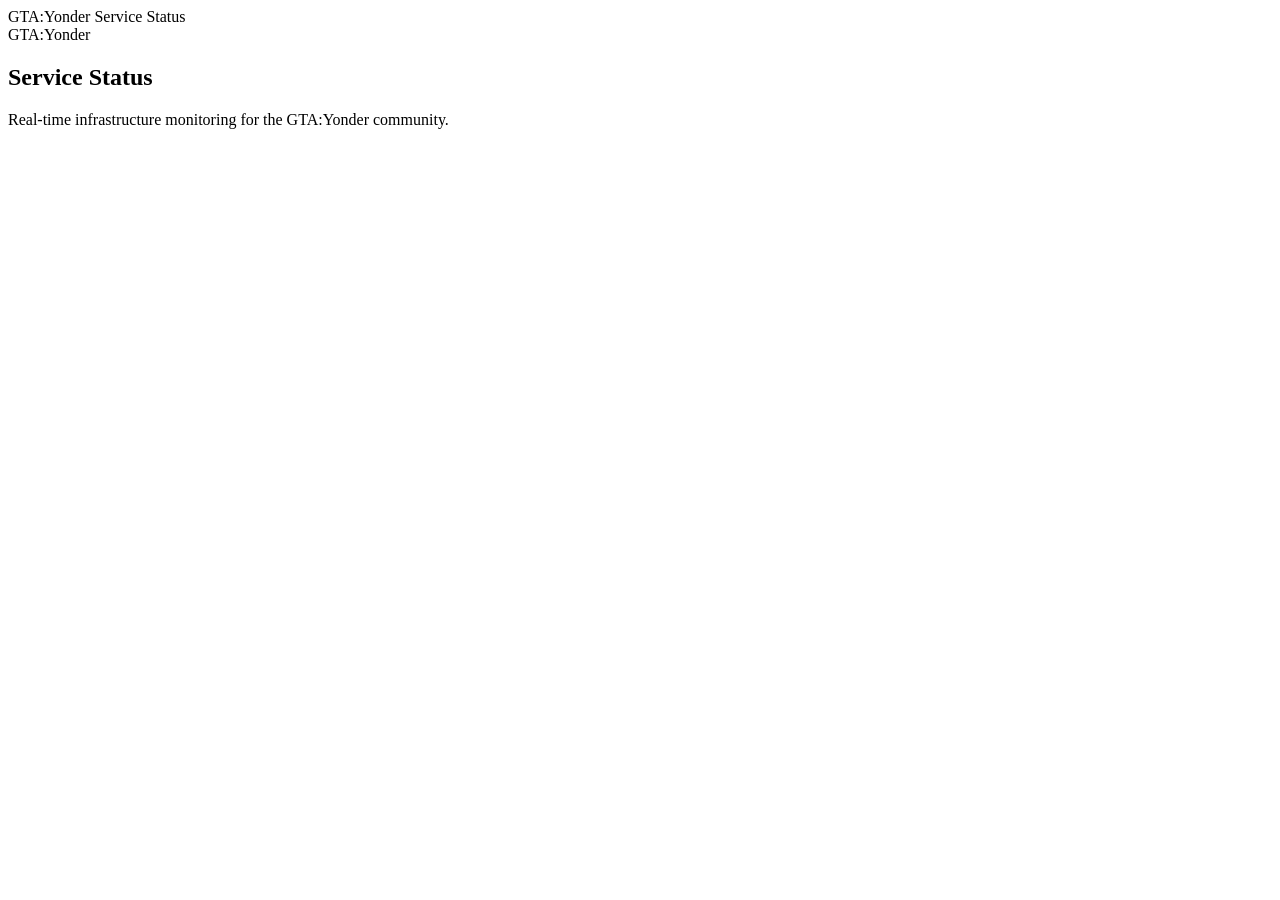
==== site/index.html @ 146d9cfe "添加 site/index.html" ====
<!DOCTYPE html>
<html lang="en">
<head>
  <meta charset="UTF-8">
  <meta name="viewport" content="width=device-width, initial-scale=1.0">
  <title>GTA:Yonder — Service Status</title>
  <meta name="description" content="Real-time service status and uptime monitoring for GTA:Yonder.">
  <meta name="theme-color" content="#070B0A">

  <!-- Open Graph -->
  <meta property="og:title" content="GTA:Yonder — Service Status">
  <meta property="og:description" content="Real-time service status and uptime monitoring for GTA:Yonder.">
  <meta property="og:type" content="website">

  <!-- Fonts -->
  <link rel="preconnect" href="https://fonts.googleapis.com">
  <link rel="preconnect" href="https://fonts.gstatic.com" crossorigin>
  <link href="https://fonts.googleapis.com/css2?family=Inter:wght@400;500;600;700&display=swap" rel="stylesheet">

  <!-- Styles -->
  <link rel="stylesheet" href="./css/tokens.css">
  <link rel="stylesheet" href="./css/base.css">
  <link rel="stylesheet" href="./css/components.css">
  <link rel="stylesheet" href="./css/responsive.css">

  <!-- Favicon -->
  <link rel="icon" type="image/svg+xml" href="data:image/svg+xml,<svg xmlns='http://www.w3.org/2000/svg' viewBox='0 0 100 100'><text y='.9em' font-size='90'>🎮</text></svg>">
</head>
<body>
  <div id="app">
    <!-- Loading skeleton -->
    <header class="header">
      <div class="container header-inner">
        <div class="header-brand">
          <span class="header-logo">GTA:Yonder</span>
          <span class="header-divider"></span>
          <span class="header-subtitle">Service Status</span>
        </div>
      </div>
    </header>
    <section class="hero">
      <div class="container">
        <div class="hero-label">GTA:Yonder</div>
        <h1 class="hero-title">Service Status</h1>
        <p class="hero-desc">Real-time infrastructure monitoring for the GTA:Yonder community.</p>
      </div>
    </section>
    <div class="container">
      <div class="skeleton-card" style="height:80px;margin-bottom:40px"></div>
      <div style="display:grid;grid-template-columns:repeat(3,1fr);gap:16px;margin-bottom:40px">
        <div class="skeleton-card" style="height:100px"></div>
        <div class="skeleton-card" style="height:100px"></div>
        <div class="skeleton-card" style="height:100px"></div>
      </div>
      <div class="skeleton-card" style="height:200px;margin-bottom:16px"></div>
      <div class="skeleton-card" style="height:200px;margin-bottom:16px"></div>
    </div>
  </div>

  <script type="module" src="./js/app.js"></script>

  <!-- Inline theme init to prevent flash -->
  <script>
    (function() {
      var t = localStorage.getItem('gta-yonder-theme') || 'system';
      var r = t === 'system' ? (matchMedia('(prefers-color-scheme:dark)').matches ? 'dark' : 'light') : t;
      document.documentElement.setAttribute('data-theme', r);
    })();
  </script>
</body>
</html>
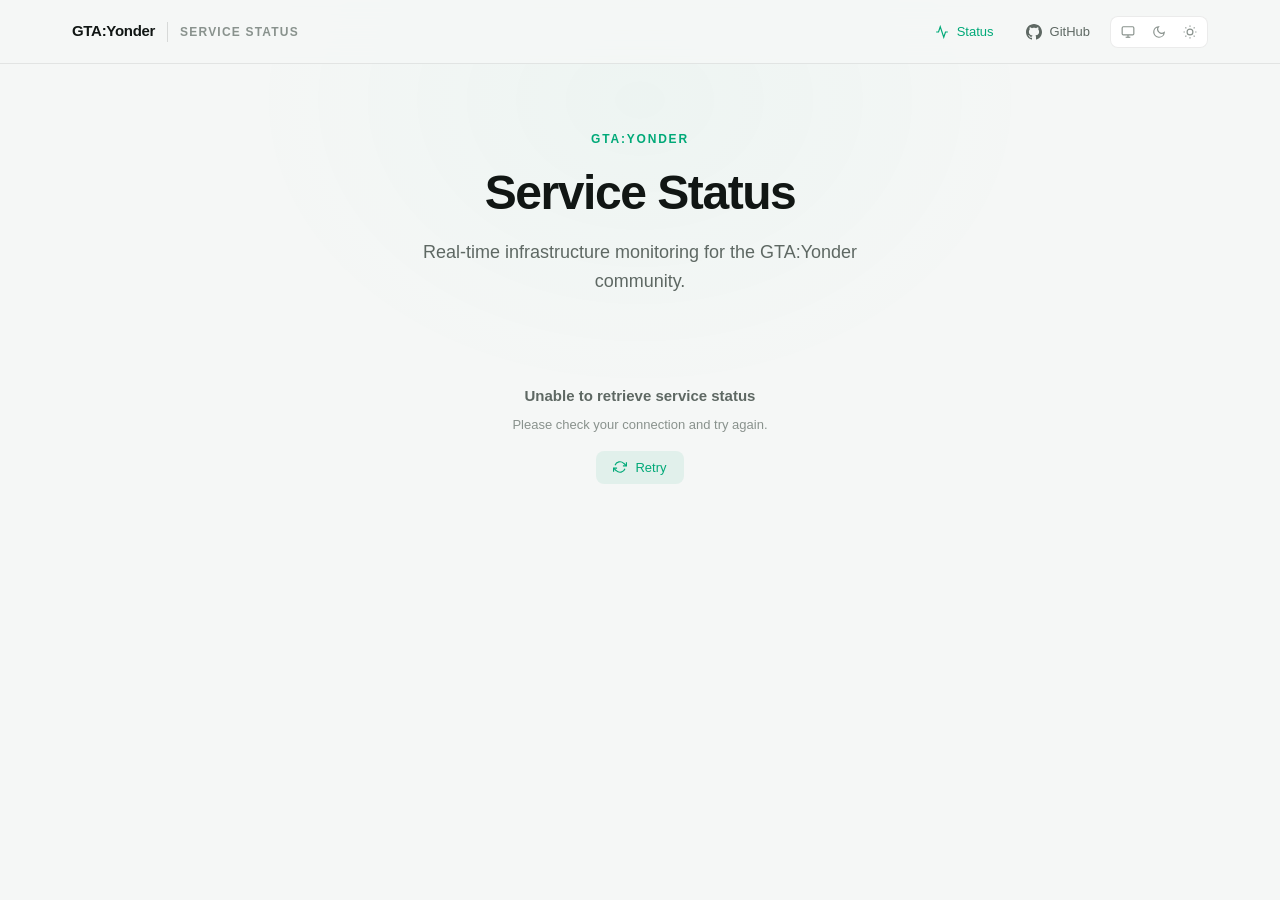
==== commit cbfdf643: "汉化：index.html 中英文翻译 + 游戏手柄 logo" ====
--- a/site/index.html
+++ b/site/index.html
@@ -1,15 +1,15 @@
 <!DOCTYPE html>
-<html lang="en">
+<html lang="zh-CN">
 <head>
   <meta charset="UTF-8">
   <meta name="viewport" content="width=device-width, initial-scale=1.0">
-  <title>GTA:Yonder — Service Status</title>
-  <meta name="description" content="Real-time service status and uptime monitoring for GTA:Yonder.">
+  <title>GTA:Yonder — 服务状态</title>
+  <meta name="description" content="实时监控 GTA:Yonder 核心服务运行状态。">
   <meta name="theme-color" content="#070B0A">
 
   <!-- Open Graph -->
-  <meta property="og:title" content="GTA:Yonder — Service Status">
-  <meta property="og:description" content="Real-time service status and uptime monitoring for GTA:Yonder.">
+  <meta property="og:title" content="GTA:Yonder — 服务状态">
+  <meta property="og:description" content="实时监控 GTA:Yonder 核心服务运行状态。">
   <meta property="og:type" content="website">
 
   <!-- Fonts -->
@@ -32,17 +32,18 @@
     <header class="header">
       <div class="container header-inner">
         <div class="header-brand">
+          <svg width="20" height="20" viewBox="0 0 24 24" fill="none" stroke="currentColor" stroke-width="2" stroke-linecap="round" stroke-linejoin="round" style="vertical-align:middle;margin-right:4px"><line x1="6" y1="12" x2="10" y2="12"/><line x1="8" y1="10" x2="8" y2="14"/><line x1="15" y1="13" x2="15.01" y2="13"/><line x1="18" y1="11" x2="18.01" y2="11"/><path d="M17.32 5H6.68a4 4 0 00-3.978 3.59c-.006.052-.01.101-.017.152C2.604 9.416 2 14.456 2 16a3 3 0 003 3c1 0 1.5-.5 2-1l1.414-1.414A2 2 0 019.828 16h4.344a2 2 0 011.414.586L17 18c.5.5 1 1 2 1a3 3 0 003-3c0-1.545-.604-6.584-.685-7.258-.007-.05-.011-.1-.017-.151A4 4 0 0017.32 5z"/></svg>
           <span class="header-logo">GTA:Yonder</span>
           <span class="header-divider"></span>
-          <span class="header-subtitle">Service Status</span>
+          <span class="header-subtitle">服务状态</span>
         </div>
       </div>
     </header>
     <section class="hero">
       <div class="container">
         <div class="hero-label">GTA:Yonder</div>
-        <h1 class="hero-title">Service Status</h1>
-        <p class="hero-desc">Real-time infrastructure monitoring for the GTA:Yonder community.</p>
+        <h1 class="hero-title">服务状态</h1>
+        <p class="hero-desc">实时监控 GTA:Yonder 核心服务运行状态</p>
       </div>
     </section>
     <div class="container">
--- a/site/css/tokens.css
+++ b/site/css/tokens.css
@@ -0,0 +1,128 @@
+/* =========================================================
+   GTA:Yonder Design System — Tokens
+   ========================================================= */
+:root {
+  /* Background */
+  --bg: #070B0A;
+  --surface: #0D1311;
+  --surface-hover: #121A17;
+  --surface-active: #17201C;
+
+  /* Text */
+  --text: #F2F5F3;
+  --text-secondary: #9AA5A0;
+  --text-muted: #66716C;
+
+  /* Border */
+  --border: rgba(255, 255, 255, 0.08);
+  --border-strong: rgba(255, 255, 255, 0.12);
+
+  /* Accent */
+  --accent: #00D89A;
+  --accent-soft: rgba(0, 216, 154, 0.10);
+  --accent-hover: rgba(0, 216, 154, 0.15);
+
+  /* Status */
+  --success: #22C55E;
+  --success-soft: rgba(34, 197, 94, 0.10);
+  --warning: #F59E0B;
+  --warning-soft: rgba(245, 158, 11, 0.10);
+  --danger: #EF4444;
+  --danger-soft: rgba(239, 68, 68, 0.10);
+  --info: #3B82F6;
+  --info-soft: rgba(59, 130, 246, 0.10);
+
+  /* Typography */
+  --font: 'Inter', -apple-system, BlinkMacSystemFont, 'SF Pro Display', 'Segoe UI', 'PingFang SC', 'Microsoft YaHei', sans-serif;
+  --font-mono: 'SF Mono', 'Menlo', 'Consolas', monospace;
+
+  --text-4xl: 48px;
+  --text-3xl: 36px;
+  --text-2xl: 28px;
+  --text-xl: 20px;
+  --text-lg: 18px;
+  --text-md: 15px;
+  --text-base: 14px;
+  --text-sm: 13px;
+  --text-xs: 12px;
+
+  --weight-normal: 400;
+  --weight-medium: 500;
+  --weight-semibold: 600;
+  --weight-bold: 700;
+
+  --leading-tight: 1.2;
+  --leading-normal: 1.5;
+  --leading-relaxed: 1.65;
+
+  /* Spacing */
+  --sp-1: 4px;
+  --sp-2: 8px;
+  --sp-3: 12px;
+  --sp-4: 16px;
+  --sp-5: 20px;
+  --sp-6: 24px;
+  --sp-8: 32px;
+  --sp-10: 40px;
+  --sp-12: 48px;
+  --sp-16: 64px;
+
+  /* Radius */
+  --radius-sm: 6px;
+  --radius: 8px;
+  --radius-md: 10px;
+  --radius-lg: 12px;
+  --radius-xl: 16px;
+  --radius-full: 9999px;
+
+  /* Shadow */
+  --shadow-sm: 0 1px 3px rgba(0, 0, 0, 0.3);
+  --shadow-md: 0 4px 12px rgba(0, 0, 0, 0.4);
+  --shadow-lg: 0 8px 30px rgba(0, 0, 0, 0.5);
+  --shadow-glow: 0 0 20px rgba(0, 216, 154, 0.15);
+
+  /* Transition */
+  --ease: cubic-bezier(0.25, 0.1, 0.25, 1);
+  --duration-fast: 120ms;
+  --duration: 180ms;
+  --duration-slow: 250ms;
+  --transition: var(--duration) var(--ease);
+  --transition-fast: var(--duration-fast) var(--ease);
+  --transition-slow: var(--duration-slow) var(--ease);
+
+  /* Layout */
+  --max-width: 1200px;
+  --header-height: 64px;
+}
+
+[data-theme="light"] {
+  --bg: #F5F7F6;
+  --surface: #FFFFFF;
+  --surface-hover: #F1F4F2;
+  --surface-active: #E9EFEC;
+
+  --text: #111614;
+  --text-secondary: #5E6863;
+  --text-muted: #89928D;
+
+  --border: rgba(0, 0, 0, 0.08);
+  --border-strong: rgba(0, 0, 0, 0.12);
+
+  --accent: #00A978;
+  --accent-soft: rgba(0, 169, 120, 0.08);
+  --accent-hover: rgba(0, 169, 120, 0.12);
+
+  --success: #16A34A;
+  --success-soft: rgba(22, 163, 74, 0.08);
+  --warning: #D97706;
+  --warning-soft: rgba(217, 119, 6, 0.08);
+  --danger: #DC2626;
+  --danger-soft: rgba(220, 38, 38, 0.08);
+  --info: #2563EB;
+  --info-soft: rgba(37, 99, 235, 0.08);
+
+  --shadow-sm: 0 1px 3px rgba(0, 0, 0, 0.08);
+  --shadow-md: 0 4px 12px rgba(0, 0, 0, 0.1);
+  --shadow-lg: 0 8px 30px rgba(0, 0, 0, 0.12);
+  --shadow-glow: 0 0 20px rgba(0, 169, 120, 0.1);
+}
--- a/site/css/base.css
+++ b/site/css/base.css
@@ -0,0 +1,112 @@
+/* =========================================================
+   GTA:Yonder — Base Styles
+   ========================================================= */
+*, *::before, *::after { margin: 0; padding: 0; box-sizing: border-box; }
+
+html {
+  font-size: 14px;
+  -webkit-font-smoothing: antialiased;
+  -moz-osx-font-smoothing: grayscale;
+}
+
+body {
+  font-family: var(--font);
+  background: var(--bg);
+  color: var(--text);
+  line-height: var(--leading-normal);
+  min-height: 100vh;
+  transition: background var(--duration-slow) var(--ease), color var(--duration-slow) var(--ease);
+}
+
+/* Ambient glow */
+body::before {
+  content: '';
+  position: fixed;
+  top: -200px;
+  left: 50%;
+  transform: translateX(-50%);
+  width: 800px;
+  height: 600px;
+  background: radial-gradient(ellipse, rgba(0, 216, 154, 0.04) 0%, transparent 70%);
+  pointer-events: none;
+  z-index: 0;
+}
+
+[data-theme="light"] body::before {
+  background: radial-gradient(ellipse, rgba(0, 169, 120, 0.03) 0%, transparent 70%);
+}
+
+a { color: var(--accent); text-decoration: none; transition: color var(--transition); }
+a:hover { color: var(--text); }
+
+img { max-width: 100%; display: block; }
+
+::-webkit-scrollbar { width: 6px; }
+::-webkit-scrollbar-track { background: transparent; }
+::-webkit-scrollbar-thumb { background: var(--border-strong); border-radius: 3px; }
+::-webkit-scrollbar-thumb:hover { background: var(--text-muted); }
+
+::selection { background: var(--accent-soft); color: var(--text); }
+
+/* Layout */
+.container {
+  max-width: var(--max-width);
+  margin: 0 auto;
+  padding: 0 var(--sp-8);
+  position: relative;
+  z-index: 1;
+}
+
+/* Fade in animation */
+@keyframes fadeIn {
+  from { opacity: 0; transform: translateY(8px); }
+  to { opacity: 1; transform: translateY(0); }
+}
+
+.fade-in { animation: fadeIn var(--duration-slow) var(--ease) forwards; }
+.fade-in-delay-1 { animation-delay: 50ms; opacity: 0; }
+.fade-in-delay-2 { animation-delay: 100ms; opacity: 0; }
+.fade-in-delay-3 { animation-delay: 150ms; opacity: 0; }
+.fade-in-delay-4 { animation-delay: 200ms; opacity: 0; }
+
+/* Pulse animation for status dot */
+@keyframes pulse {
+  0%, 100% { opacity: 1; transform: scale(1); }
+  50% { opacity: 0.7; transform: scale(1.15); }
+}
+
+/* Skeleton loading */
+@keyframes shimmer {
+  0% { background-position: -200% 0; }
+  100% { background-position: 200% 0; }
+}
+
+.skeleton {
+  background: linear-gradient(90deg, var(--surface) 25%, var(--surface-hover) 50%, var(--surface) 75%);
+  background-size: 200% 100%;
+  animation: shimmer 1.5s ease-in-out infinite;
+  border-radius: var(--radius);
+}
+
+/* Section */
+.section { margin-bottom: var(--sp-12); }
+.section-title {
+  font-size: var(--text-sm);
+  font-weight: var(--weight-semibold);
+  color: var(--text-muted);
+  text-transform: uppercase;
+  letter-spacing: 0.08em;
+  margin-bottom: var(--sp-4);
+}
+
+/* Visually hidden (accessibility) */
+.sr-only {
+  position: absolute;
+  width: 1px;
+  height: 1px;
+  padding: 0;
+  margin: -1px;
+  overflow: hidden;
+  clip: rect(0, 0, 0, 0);
+  border: 0;
+}
--- a/site/css/components.css
+++ b/site/css/components.css
@@ -0,0 +1,624 @@
+/* =========================================================
+   GTA:Yonder — Components
+   ========================================================= */
+
+/* ---------- Header ---------- */
+.header {
+  position: sticky;
+  top: 0;
+  z-index: 100;
+  background: rgba(7, 11, 10, 0.85);
+  backdrop-filter: blur(16px) saturate(1.4);
+  -webkit-backdrop-filter: blur(16px) saturate(1.4);
+  border-bottom: 1px solid var(--border);
+  height: var(--header-height);
+  transition: background var(--duration-slow) var(--ease);
+}
+
+[data-theme="light"] .header {
+  background: rgba(245, 247, 246, 0.85);
+}
+
+.header-inner {
+  display: flex;
+  align-items: center;
+  justify-content: space-between;
+  height: 100%;
+}
+
+.header-brand {
+  display: flex;
+  align-items: center;
+  gap: var(--sp-3);
+}
+
+.header-logo {
+  font-size: var(--text-md);
+  font-weight: var(--weight-bold);
+  color: var(--text);
+  letter-spacing: -0.02em;
+}
+
+.header-divider {
+  width: 1px;
+  height: 20px;
+  background: var(--border-strong);
+}
+
+.header-subtitle {
+  font-size: var(--text-xs);
+  font-weight: var(--weight-semibold);
+  color: var(--text-muted);
+  text-transform: uppercase;
+  letter-spacing: 0.1em;
+}
+
+.header-actions {
+  display: flex;
+  align-items: center;
+  gap: var(--sp-2);
+}
+
+.header-link {
+  display: inline-flex;
+  align-items: center;
+  gap: var(--sp-2);
+  padding: var(--sp-2) var(--sp-3);
+  font-size: var(--text-sm);
+  font-weight: var(--weight-medium);
+  color: var(--text-secondary);
+  border-radius: var(--radius);
+  transition: all var(--transition);
+  text-decoration: none;
+  border: none;
+  background: none;
+  cursor: pointer;
+}
+
+.header-link:hover { background: var(--surface-hover); color: var(--text); }
+.header-link.active { color: var(--accent); }
+
+/* Theme switch */
+.theme-switch {
+  display: flex;
+  align-items: center;
+  background: var(--surface);
+  border: 1px solid var(--border);
+  border-radius: var(--radius);
+  padding: 2px;
+  gap: 1px;
+}
+
+.theme-btn {
+  display: flex;
+  align-items: center;
+  justify-content: center;
+  width: 30px;
+  height: 26px;
+  border: none;
+  background: transparent;
+  color: var(--text-muted);
+  border-radius: var(--radius-sm);
+  cursor: pointer;
+  transition: all var(--transition);
+  font-size: 14px;
+}
+
+.theme-btn:hover { color: var(--text-secondary); }
+.theme-btn.active { background: var(--accent-soft); color: var(--accent); }
+
+/* ---------- Hero ---------- */
+.hero {
+  padding: var(--sp-16) 0 var(--sp-10);
+  text-align: center;
+}
+
+.hero-label {
+  display: inline-block;
+  font-size: var(--text-xs);
+  font-weight: var(--weight-semibold);
+  color: var(--accent);
+  text-transform: uppercase;
+  letter-spacing: 0.15em;
+  margin-bottom: var(--sp-4);
+}
+
+.hero-title {
+  font-size: var(--text-4xl);
+  font-weight: var(--weight-bold);
+  color: var(--text);
+  letter-spacing: -0.03em;
+  line-height: var(--leading-tight);
+  margin-bottom: var(--sp-4);
+}
+
+.hero-desc {
+  font-size: var(--text-lg);
+  color: var(--text-secondary);
+  max-width: 520px;
+  margin: 0 auto;
+  line-height: var(--leading-relaxed);
+}
+
+/* ---------- Status Banner ---------- */
+.status-banner {
+  display: flex;
+  align-items: center;
+  justify-content: space-between;
+  padding: var(--sp-4) var(--sp-5);
+  background: var(--surface);
+  border: 1px solid var(--border);
+  border-radius: var(--radius-lg);
+  margin-bottom: var(--sp-10);
+}
+
+.status-banner-left {
+  display: flex;
+  align-items: center;
+  gap: var(--sp-3);
+}
+
+.status-dot {
+  width: 10px;
+  height: 10px;
+  border-radius: 50%;
+  flex-shrink: 0;
+}
+
+.status-dot.operational { background: var(--success); animation: pulse 3s ease-in-out infinite; }
+.status-dot.degraded { background: var(--warning); animation: pulse 2s ease-in-out infinite; }
+.status-dot.outage { background: var(--danger); animation: pulse 1.5s ease-in-out infinite; }
+.status-dot.maintenance { background: var(--info); }
+
+.status-banner-title {
+  font-size: var(--text-md);
+  font-weight: var(--weight-semibold);
+  color: var(--text);
+}
+
+.status-banner-desc {
+  font-size: var(--text-sm);
+  color: var(--text-secondary);
+  margin-top: 2px;
+}
+
+.status-banner-right {
+  text-align: right;
+}
+
+.status-banner-label {
+  font-size: var(--text-xs);
+  color: var(--text-muted);
+}
+
+.status-banner-time {
+  font-size: var(--text-sm);
+  font-weight: var(--weight-medium);
+  color: var(--text-secondary);
+  font-family: var(--font-mono);
+}
+
+/* ---------- Overview ---------- */
+.overview-grid {
+  display: grid;
+  grid-template-columns: repeat(3, 1fr);
+  gap: var(--sp-4);
+  margin-bottom: var(--sp-10);
+}
+
+.overview-card {
+  background: var(--surface);
+  border: 1px solid var(--border);
+  border-radius: var(--radius-lg);
+  padding: var(--sp-5);
+  transition: all var(--transition);
+}
+
+.overview-card:hover { border-color: var(--border-strong); }
+
+.overview-value {
+  font-size: var(--text-2xl);
+  font-weight: var(--weight-bold);
+  color: var(--text);
+  letter-spacing: -0.02em;
+  font-variant-numeric: tabular-nums;
+}
+
+.overview-label {
+  font-size: var(--text-sm);
+  color: var(--text-secondary);
+  margin-top: var(--sp-1);
+}
+
+/* ---------- Services Section ---------- */
+.services-header {
+  display: flex;
+  align-items: center;
+  justify-content: space-between;
+  margin-bottom: var(--sp-4);
+}
+
+.services-title {
+  font-size: var(--text-lg);
+  font-weight: var(--weight-semibold);
+  color: var(--text);
+}
+
+/* Time range tabs */
+.time-tabs {
+  display: flex;
+  align-items: center;
+  background: var(--surface);
+  border: 1px solid var(--border);
+  border-radius: var(--radius);
+  padding: 2px;
+  gap: 1px;
+}
+
+.time-tab {
+  padding: var(--sp-1) var(--sp-3);
+  font-size: var(--text-xs);
+  font-weight: var(--weight-medium);
+  color: var(--text-muted);
+  border: none;
+  background: transparent;
+  border-radius: var(--radius-sm);
+  cursor: pointer;
+  transition: all var(--transition);
+}
+
+.time-tab:hover { color: var(--text-secondary); }
+.time-tab.active { background: var(--accent-soft); color: var(--accent); }
+
+/* ---------- Service Card ---------- */
+.service-card {
+  background: var(--surface);
+  border: 1px solid var(--border);
+  border-radius: var(--radius-lg);
+  padding: var(--sp-5);
+  margin-bottom: var(--sp-3);
+  transition: all var(--transition);
+}
+
+.service-card:hover {
+  border-color: var(--border-strong);
+  background: var(--surface-hover);
+}
+
+.service-header {
+  display: flex;
+  align-items: center;
+  justify-content: space-between;
+  margin-bottom: var(--sp-4);
+}
+
+.service-info {
+  display: flex;
+  align-items: center;
+  gap: var(--sp-3);
+}
+
+.service-icon {
+  width: 40px;
+  height: 40px;
+  display: flex;
+  align-items: center;
+  justify-content: center;
+  background: var(--surface-hover);
+  border-radius: var(--radius);
+  color: var(--text-secondary);
+  flex-shrink: 0;
+}
+
+.service-name {
+  font-size: var(--text-md);
+  font-weight: var(--weight-semibold);
+  color: var(--text);
+}
+
+.service-desc {
+  font-size: var(--text-sm);
+  color: var(--text-muted);
+  margin-top: 2px;
+}
+
+.service-status {
+  display: flex;
+  align-items: center;
+  gap: var(--sp-2);
+  font-size: var(--text-sm);
+  font-weight: var(--weight-medium);
+}
+
+.service-status.operational { color: var(--success); }
+.service-status.degraded { color: var(--warning); }
+.service-status.outage { color: var(--danger); }
+.service-status.maintenance { color: var(--info); }
+
+.service-status-dot {
+  width: 8px;
+  height: 8px;
+  border-radius: 50%;
+  flex-shrink: 0;
+}
+
+.service-status-dot.operational { background: var(--success); }
+.service-status-dot.degraded { background: var(--warning); }
+.service-status-dot.outage { background: var(--danger); }
+.service-status-dot.maintenance { background: var(--info); }
+
+/* Uptime bar */
+.uptime-section { margin-bottom: var(--sp-4); }
+
+.uptime-label {
+  display: flex;
+  align-items: center;
+  justify-content: space-between;
+  margin-bottom: var(--sp-2);
+}
+
+.uptime-text {
+  font-size: var(--text-xs);
+  color: var(--text-muted);
+  text-transform: uppercase;
+  letter-spacing: 0.05em;
+}
+
+.uptime-value {
+  font-size: var(--text-sm);
+  font-weight: var(--weight-semibold);
+  color: var(--text);
+  font-variant-numeric: tabular-nums;
+}
+
+.uptime-bar {
+  height: 6px;
+  background: var(--surface-hover);
+  border-radius: 3px;
+  overflow: hidden;
+}
+
+.uptime-bar-fill {
+  height: 100%;
+  border-radius: 3px;
+  transition: width var(--duration-slow) var(--ease);
+}
+
+.uptime-bar-fill.excellent { background: var(--success); }
+.uptime-bar-fill.good { background: var(--success); }
+.uptime-bar-fill.fair { background: var(--warning); }
+.uptime-bar-fill.poor { background: var(--danger); }
+
+/* Service meta */
+.service-meta {
+  display: flex;
+  align-items: center;
+  gap: var(--sp-6);
+}
+
+.meta-item {
+  display: flex;
+  align-items: center;
+  gap: var(--sp-2);
+  font-size: var(--text-sm);
+  color: var(--text-secondary);
+}
+
+.meta-icon {
+  color: var(--text-muted);
+  display: flex;
+  align-items: center;
+}
+
+.meta-value {
+  font-weight: var(--weight-medium);
+  color: var(--text);
+  font-variant-numeric: tabular-nums;
+}
+
+/* ---------- Timeline ---------- */
+.timeline-section { margin-top: var(--sp-4); }
+
+.timeline-label {
+  display: flex;
+  align-items: center;
+  justify-content: space-between;
+  margin-bottom: var(--sp-2);
+}
+
+.timeline-text {
+  font-size: var(--text-xs);
+  color: var(--text-muted);
+  text-transform: uppercase;
+  letter-spacing: 0.05em;
+}
+
+.timeline-range {
+  font-size: var(--text-xs);
+  color: var(--text-muted);
+}
+
+.timeline-blocks {
+  display: flex;
+  gap: 2px;
+  height: 28px;
+  align-items: flex-end;
+}
+
+.timeline-block {
+  flex: 1;
+  min-width: 3px;
+  border-radius: 2px;
+  transition: all var(--transition-fast);
+  cursor: pointer;
+  position: relative;
+}
+
+.timeline-block.up { background: var(--success); opacity: 0.6; }
+.timeline-block.degraded { background: var(--warning); opacity: 0.8; }
+.timeline-block.down { background: var(--danger); opacity: 0.8; }
+.timeline-block.maintenance { background: var(--info); opacity: 0.8; }
+.timeline-block.no-data { background: var(--border-strong); opacity: 0.4; }
+
+.timeline-block:hover { opacity: 1; transform: scaleY(1.3); transform-origin: bottom; }
+
+/* Timeline tooltip */
+.timeline-tooltip {
+  display: none;
+  position: absolute;
+  bottom: calc(100% + 8px);
+  left: 50%;
+  transform: translateX(-50%);
+  background: var(--surface);
+  border: 1px solid var(--border-strong);
+  border-radius: var(--radius);
+  padding: var(--sp-2) var(--sp-3);
+  font-size: var(--text-xs);
+  color: var(--text);
+  white-space: nowrap;
+  z-index: 10;
+  box-shadow: var(--shadow-md);
+  pointer-events: none;
+}
+
+.timeline-block:hover .timeline-tooltip { display: block; }
+
+.timeline-tooltip-date { color: var(--text-muted); margin-bottom: 2px; }
+.timeline-tooltip-status { font-weight: var(--weight-medium); }
+
+/* ---------- Footer ---------- */
+.footer {
+  margin-top: var(--sp-16);
+  padding: var(--sp-8) 0;
+  border-top: 1px solid var(--border);
+}
+
+.footer-inner {
+  display: flex;
+  align-items: center;
+  justify-content: space-between;
+}
+
+.footer-brand {
+  display: flex;
+  align-items: center;
+  gap: var(--sp-3);
+}
+
+.footer-name {
+  font-size: var(--text-sm);
+  font-weight: var(--weight-semibold);
+  color: var(--text);
+}
+
+.footer-copy {
+  font-size: var(--text-xs);
+  color: var(--text-muted);
+}
+
+.footer-links {
+  display: flex;
+  align-items: center;
+  gap: var(--sp-4);
+}
+
+.footer-link {
+  font-size: var(--text-xs);
+  color: var(--text-muted);
+  transition: color var(--transition);
+}
+
+.footer-link:hover { color: var(--text); }
+
+.footer-powered {
+  font-size: var(--text-xs);
+  color: var(--text-muted);
+  opacity: 0.6;
+}
+
+/* ---------- Empty / Error / Loading ---------- */
+.empty-state {
+  text-align: center;
+  padding: var(--sp-12) var(--sp-8);
+}
+
+.empty-icon {
+  color: var(--text-muted);
+  margin-bottom: var(--sp-4);
+  opacity: 0.5;
+}
+
+.empty-title {
+  font-size: var(--text-md);
+  font-weight: var(--weight-semibold);
+  color: var(--text-secondary);
+  margin-bottom: var(--sp-2);
+}
+
+.empty-desc {
+  font-size: var(--text-sm);
+  color: var(--text-muted);
+}
+
+.error-state {
+  text-align: center;
+  padding: var(--sp-12) var(--sp-8);
+}
+
+.error-title {
+  font-size: var(--text-md);
+  font-weight: var(--weight-semibold);
+  color: var(--text-secondary);
+  margin-bottom: var(--sp-2);
+}
+
+.error-desc {
+  font-size: var(--text-sm);
+  color: var(--text-muted);
+  margin-bottom: var(--sp-4);
+}
+
+.btn-retry {
+  display: inline-flex;
+  align-items: center;
+  gap: var(--sp-2);
+  padding: var(--sp-2) var(--sp-4);
+  font-size: var(--text-sm);
+  font-weight: var(--weight-medium);
+  color: var(--accent);
+  background: var(--accent-soft);
+  border: 1px solid transparent;
+  border-radius: var(--radius);
+  cursor: pointer;
+  transition: all var(--transition);
+}
+
+.btn-retry:hover { background: var(--accent-hover); }
+
+/* Skeleton cards */
+.skeleton-card {
+  background: var(--surface);
+  border: 1px solid var(--border);
+  border-radius: var(--radius-lg);
+  padding: var(--sp-5);
+  margin-bottom: var(--sp-3);
+}
+
+.skeleton-line {
+  height: 14px;
+  border-radius: 4px;
+  margin-bottom: var(--sp-2);
+}
+
+.skeleton-line.w-40 { width: 40%; }
+.skeleton-line.w-60 { width: 60%; }
+.skeleton-line.w-80 { width: 80%; }
+.skeleton-line.w-100 { width: 100%; }
+.skeleton-line.h-6 { height: 6px; }
+
+/* Data unavailable */
+.unavailable {
+  font-size: var(--text-sm);
+  color: var(--text-muted);
+  font-style: italic;
+}
--- a/site/css/responsive.css
+++ b/site/css/responsive.css
@@ -0,0 +1,81 @@
+/* =========================================================
+   GTA:Yonder — Responsive
+   ========================================================= */
+
+/* Large Desktop */
+@media (min-width: 1400px) {
+  .container { padding: 0 var(--sp-10); }
+}
+
+/* Tablet */
+@media (max-width: 1024px) {
+  .container { padding: 0 var(--sp-6); }
+  .hero-title { font-size: var(--text-3xl); }
+  .hero-desc { font-size: var(--text-md); }
+  .overview-grid { grid-template-columns: repeat(3, 1fr); gap: var(--sp-3); }
+  .service-meta { gap: var(--sp-4); }
+}
+
+/* Mobile */
+@media (max-width: 768px) {
+  .container { padding: 0 var(--sp-4); }
+
+  .header-inner { gap: var(--sp-2); }
+  .header-divider { display: none; }
+  .header-subtitle { display: none; }
+  .header-link span { display: none; }
+
+  .hero { padding: var(--sp-10) 0 var(--sp-8); }
+  .hero-title { font-size: var(--text-2xl); }
+  .hero-desc { font-size: var(--text-base); }
+
+  .status-banner {
+    flex-direction: column;
+    align-items: flex-start;
+    gap: var(--sp-3);
+  }
+  .status-banner-right { text-align: left; }
+
+  .overview-grid { grid-template-columns: 1fr; }
+
+  .services-header {
+    flex-direction: column;
+    align-items: flex-start;
+    gap: var(--sp-3);
+  }
+
+  .service-header {
+    flex-direction: column;
+    align-items: flex-start;
+    gap: var(--sp-3);
+  }
+
+  .service-meta {
+    flex-wrap: wrap;
+    gap: var(--sp-3);
+  }
+
+  .timeline-blocks { height: 20px; }
+
+  .footer-inner {
+    flex-direction: column;
+    gap: var(--sp-4);
+    text-align: center;
+  }
+
+  .footer-brand { flex-direction: column; }
+  .footer-links { justify-content: center; }
+}
+
+/* Small Mobile */
+@media (max-width: 480px) {
+  .hero-title { font-size: var(--text-xl); }
+  .hero-label { font-size: 11px; }
+
+  .overview-value { font-size: var(--text-xl); }
+
+  .time-tabs { flex-wrap: wrap; }
+  .time-tab { padding: var(--sp-1) var(--sp-2); font-size: 11px; }
+
+  .service-card { padding: var(--sp-4); }
+}
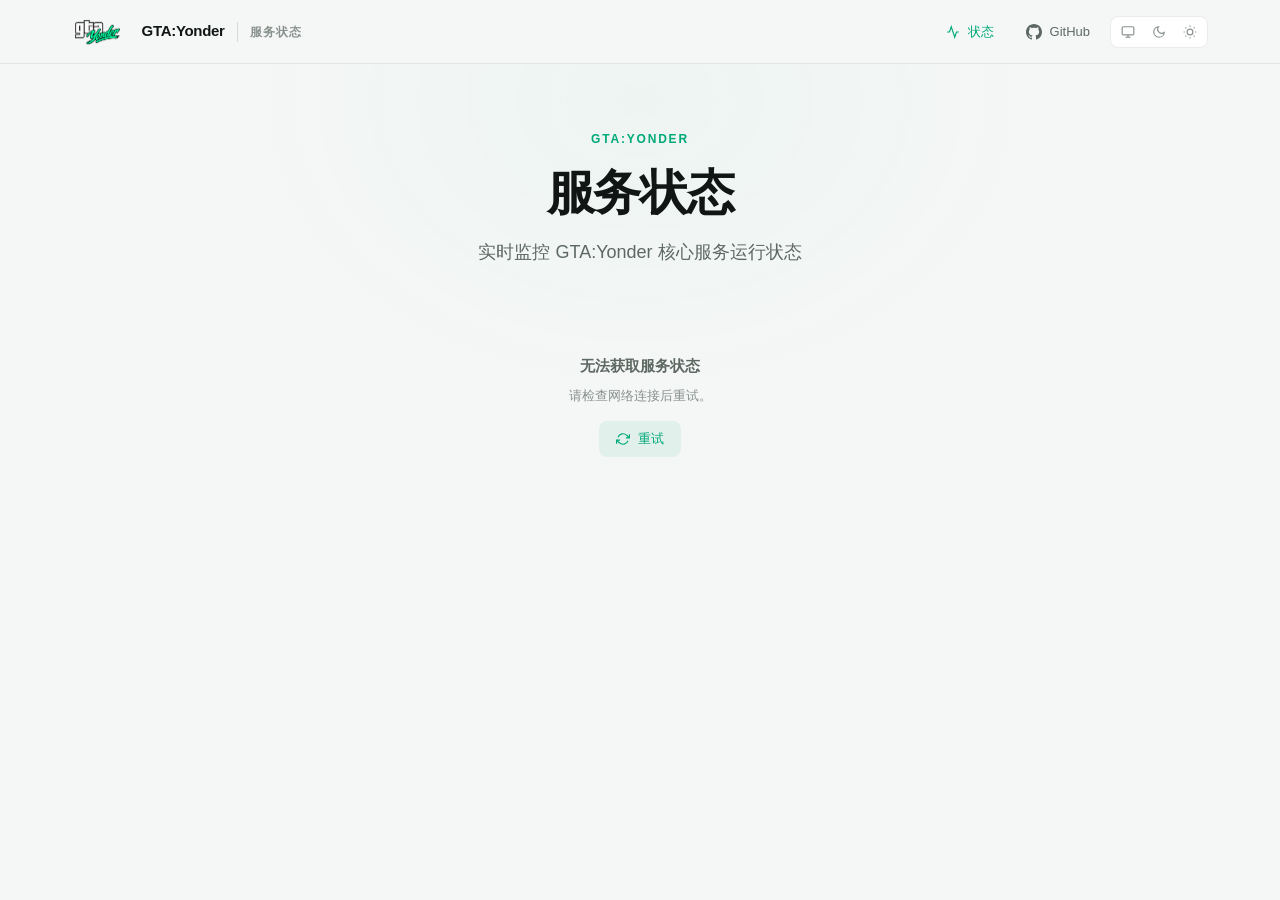
==== commit 878a6ceb: "骨架屏也用 Logo 图片" ====
--- a/site/index.html
+++ b/site/index.html
@@ -32,7 +32,7 @@
     <header class="header">
       <div class="container header-inner">
         <div class="header-brand">
-          <svg width="20" height="20" viewBox="0 0 24 24" fill="none" stroke="currentColor" stroke-width="2" stroke-linecap="round" stroke-linejoin="round" style="vertical-align:middle;margin-right:4px"><line x1="6" y1="12" x2="10" y2="12"/><line x1="8" y1="10" x2="8" y2="14"/><line x1="15" y1="13" x2="15.01" y2="13"/><line x1="18" y1="11" x2="18.01" y2="11"/><path d="M17.32 5H6.68a4 4 0 00-3.978 3.59c-.006.052-.01.101-.017.152C2.604 9.416 2 14.456 2 16a3 3 0 003 3c1 0 1.5-.5 2-1l1.414-1.414A2 2 0 019.828 16h4.344a2 2 0 011.414.586L17 18c.5.5 1 1 2 1a3 3 0 003-3c0-1.545-.604-6.584-.685-7.258-.007-.05-.011-.1-.017-.151A4 4 0 0017.32 5z"/></svg>
+          <img src="./assets/logo.png" alt="GTA:Yonder" style="height:28px;width:auto;vertical-align:middle;margin-right:8px">
           <span class="header-logo">GTA:Yonder</span>
           <span class="header-divider"></span>
           <span class="header-subtitle">服务状态</span>
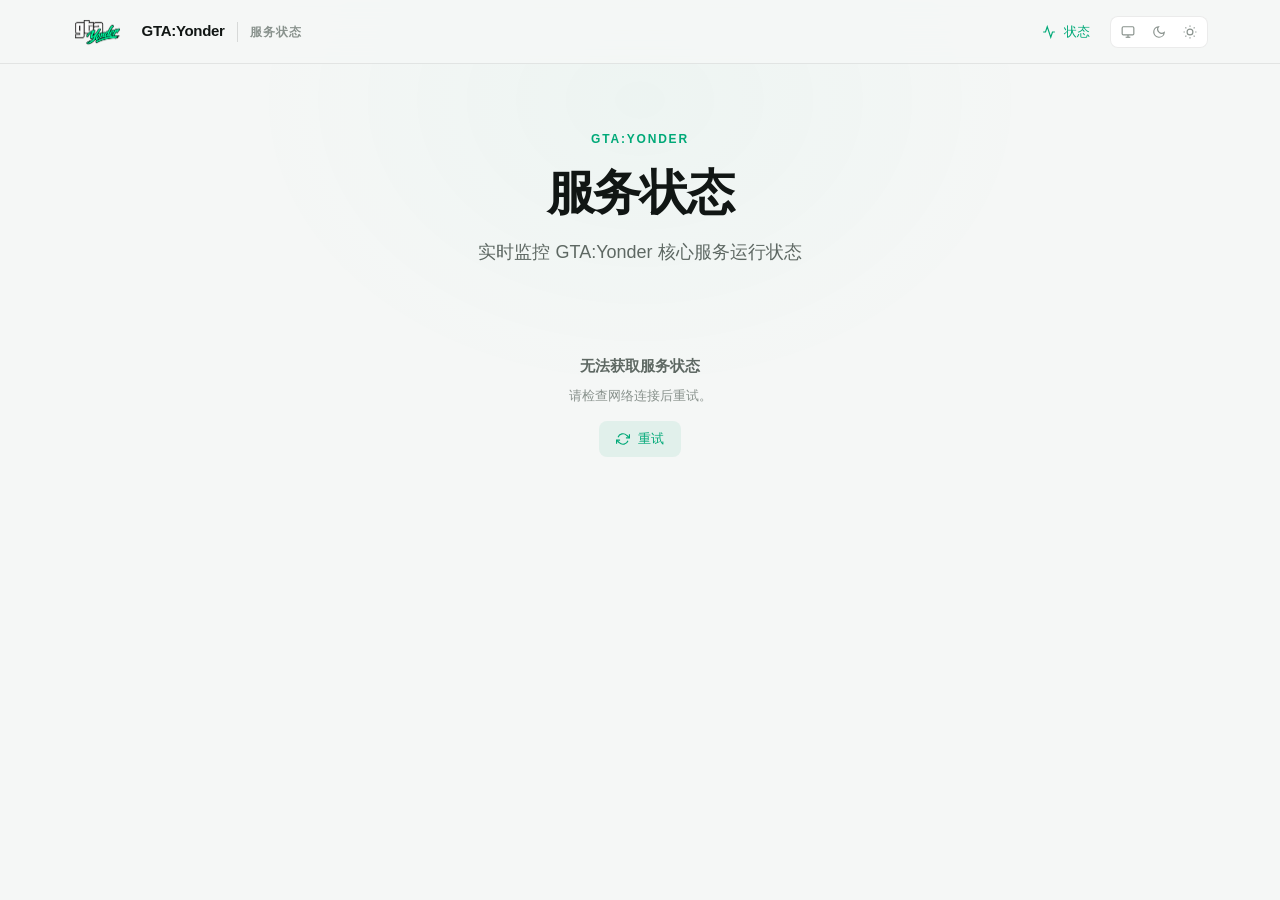
==== commit 5c2361a8: "Favicon 改为 Logo 图片" ====
--- a/site/index.html
+++ b/site/index.html
@@ -24,7 +24,7 @@
   <link rel="stylesheet" href="./css/responsive.css">
 
   <!-- Favicon -->
-  <link rel="icon" type="image/svg+xml" href="data:image/svg+xml,<svg xmlns='http://www.w3.org/2000/svg' viewBox='0 0 100 100'><text y='.9em' font-size='90'>🎮</text></svg>">
+  <link rel="icon" type="image/png" href="./assets/logo.png">
 </head>
 <body>
   <div id="app">
